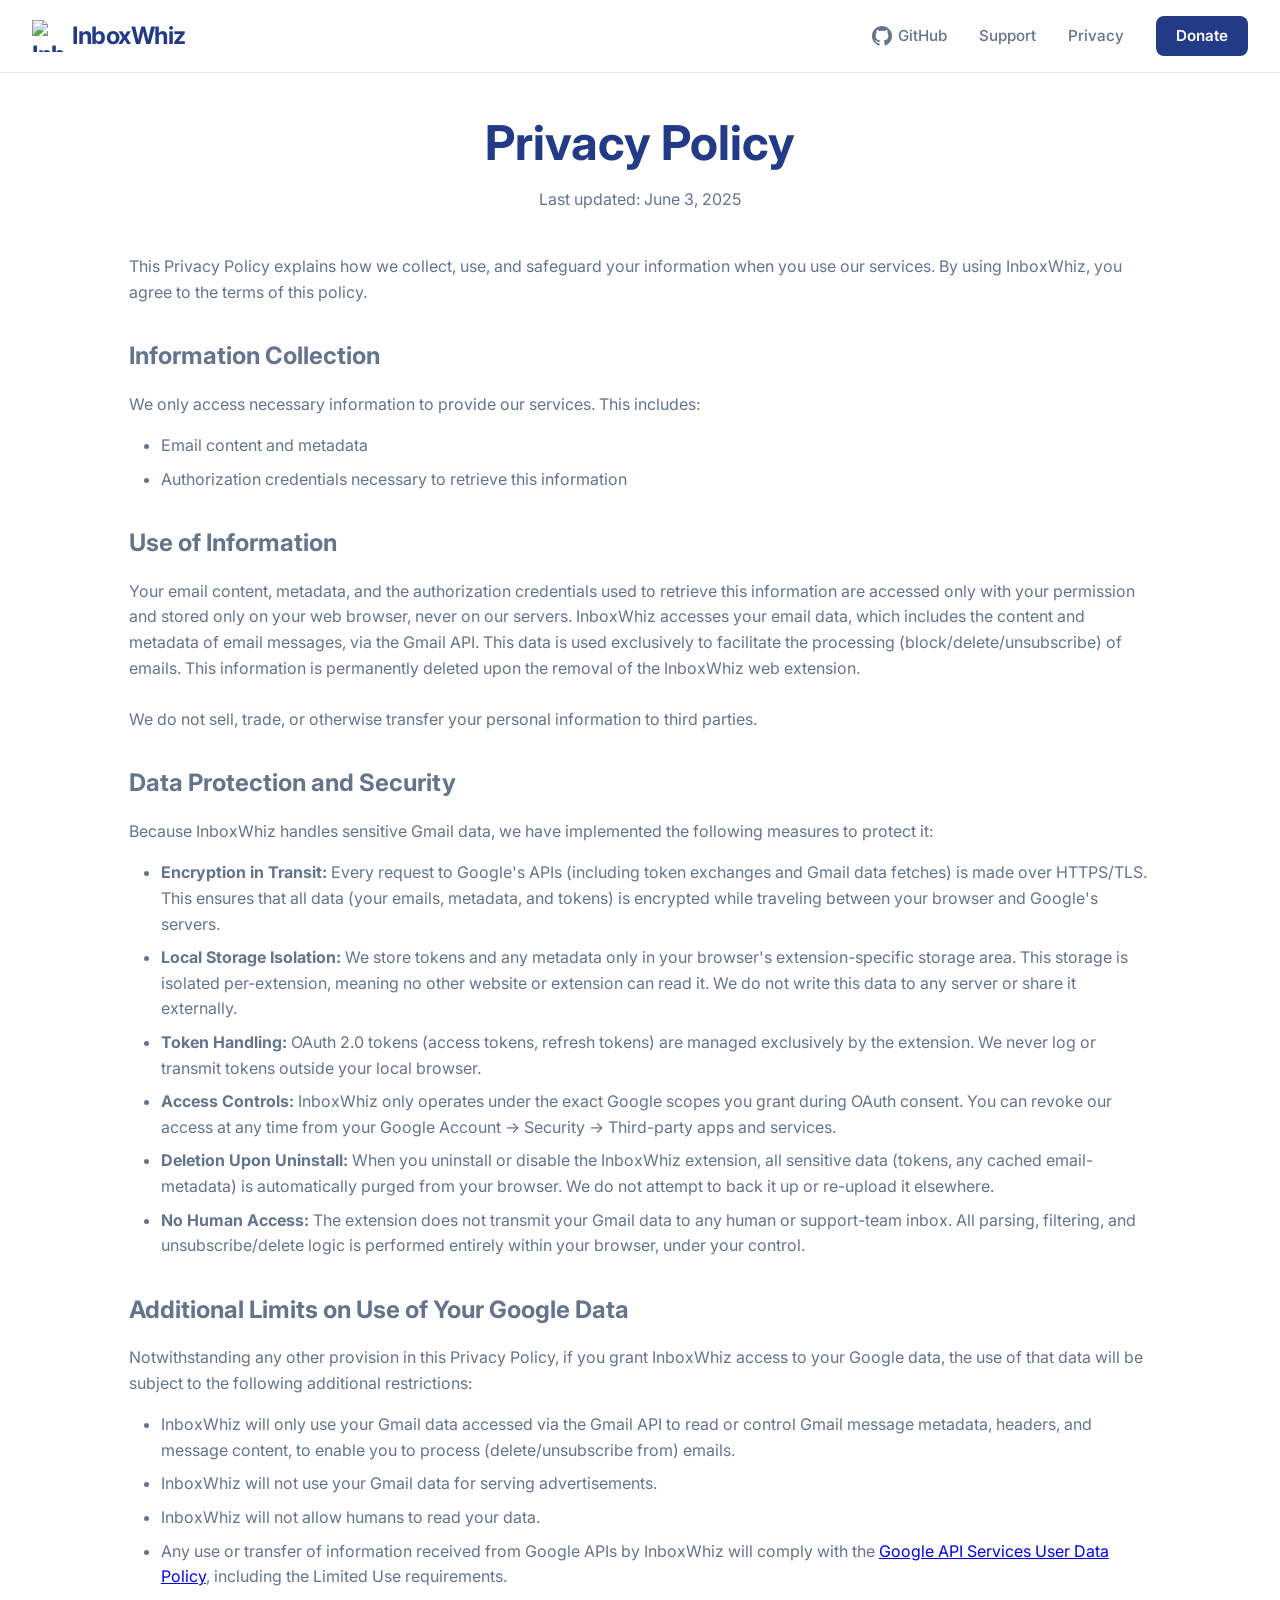
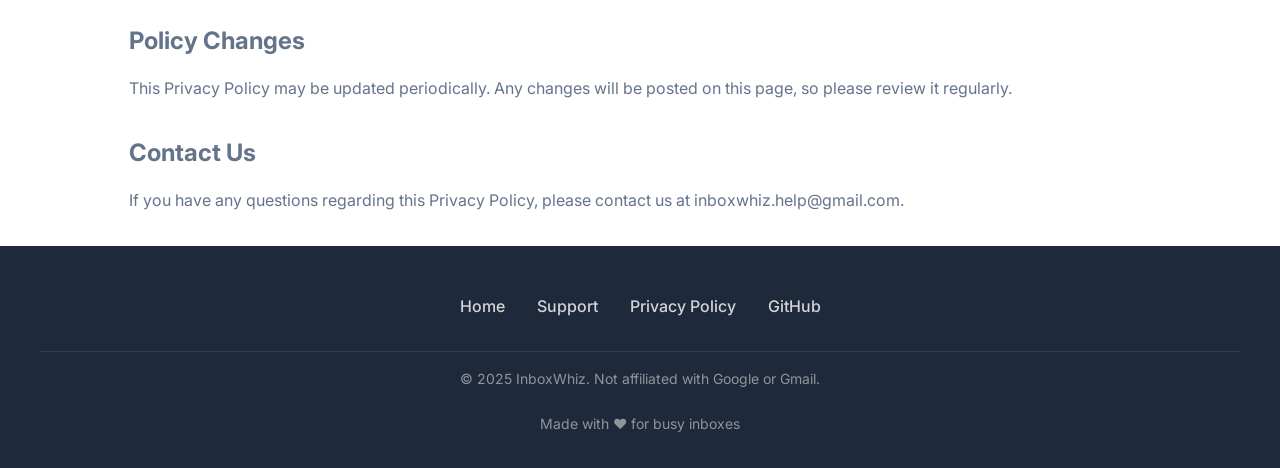
==== privacy.html @ dc6fa86a "Redesigned website, added open-source" ====
<!DOCTYPE html>
<html lang="en">

<head>
    <meta charset="UTF-8">
    <meta name="viewport" content="width=device-width,initial-scale=1.0">
    <title>InboxWhiz | Privacy Policy</title>
    <link href="https://fonts.googleapis.com/css2?family=Inter:wght@400;500;600;700&display=swap" rel="stylesheet">
    <link href="https://fonts.cdnfonts.com/css/kg-always-a-good-time" rel="stylesheet">
    <link rel="stylesheet" href="styles.css">
    <link rel="icon" href="favicon.ico" type="image/x-icon">
</head>

<body>
    <!-- Navigation -->
    <nav class="top-nav">
        <div class="nav-container">
            <a href="/" class="nav-logo">
                <img src="/logo.svg" alt="InboxWhiz Logo" class="logo-icon">
                InboxWhiz
            </a>
            <button class="nav-toggle" aria-label="Toggle navigation">
                <span class="hamburger"></span>
            </button>
            <div class="nav-links">
                <a href="https://github.com/InboxWhiz/gmail-declutter-extension" target="_blank" rel="noopener"
                    class="nav-link">
                    <svg width="20" height="20" viewBox="0 0 24 24" fill="currentColor">
                        <path
                            d="M12 0c-6.626 0-12 5.373-12 12 0 5.302 3.438 9.8 8.207 11.387.599.111.793-.261.793-.577v-2.234c-3.338.726-4.033-1.416-4.033-1.416-.546-1.387-1.333-1.756-1.333-1.756-1.089-.745.083-.729.083-.729 1.205.084 1.839 1.237 1.839 1.237 1.07 1.834 2.807 1.304 3.492.997.107-.775.418-1.305.762-1.604-2.665-.305-5.467-1.334-5.467-5.931 0-1.311.469-2.381 1.236-3.221-.124-.303-.535-1.524.117-3.176 0 0 1.008-.322 3.301 1.23.957-.266 1.983-.399 3.003-.404 1.02.005 2.047.138 3.006.404 2.291-1.552 3.297-1.23 3.297-1.23.653 1.653.242 2.874.118 3.176.77.84 1.235 1.911 1.235 3.221 0 4.609-2.807 5.624-5.479 5.921.43.372.823 1.102.823 2.222v3.293c0 .319.192.694.801.576 4.765-1.589 8.199-6.086 8.199-11.386 0-6.627-5.373-12-12-12z" />
                    </svg>
                    GitHub
                </a>
                <a href="/support.html" class="nav-link">Support</a>
                <a href="/privacy.html" class="nav-link">Privacy</a>
                <a href="https://buymeacoffee.com/inboxwhiz" target="_blank" rel="noopener" class="nav-donate-btn">
                    Donate
                </a>
            </div>
        </div>
    </nav>

    <main>
        <section class="privacy-policy">
            <h1>Privacy Policy</h1>
            <p class="last-updated">
                Last updated: June 3, 2025
            </p>
            <br>
            <p>
                This Privacy Policy explains how we collect, use, and safeguard your information when you use our
                services.
                By using InboxWhiz, you agree to the terms of this policy.
            </p>
            <h2>Information Collection</h2>
            <p>
                We only access necessary information to provide our services. This includes:
            <ul>
                <li>Email content and metadata</li>
                <li>Authorization credentials necessary to retrieve this information</li>
            </ul>
            </p>
            <h2>Use of Information</h2>
            <p>
                Your email content, metadata, and the authorization credentials used to retrieve this information
                are accessed only with your permission and stored only on your web browser, never on our servers.
                InboxWhiz accesses your email data, which includes the content and metadata of email
                messages, via the Gmail API. This data is used exclusively to facilitate the processing
                (block/delete/unsubscribe) of emails. This information is permanently deleted upon the removal of the
                InboxWhiz web extension.
                <br /><br />
                We do not sell, trade, or otherwise transfer your personal information to third parties.
            </p>
            <h2>Data Protection and Security</h2>

            <p>
                Because InboxWhiz handles sensitive Gmail data, we have implemented the following measures to protect
                it:
            </p>
            <ul>
                <li><strong>Encryption in Transit:</strong> Every request to Google's APIs (including token exchanges
                    and
                    Gmail data fetches) is made over HTTPS/TLS. This ensures that all data (your emails, metadata, and
                    tokens) is encrypted while traveling between your browser and Google's servers.</li>
                <li><strong>Local Storage Isolation:</strong> We store tokens and any metadata only in your
                    browser's extension-specific storage area. This storage is isolated per-extension, meaning no other
                    website or extension can read it. We do not write this data to any server or share it externally.
                </li>
                <li><strong>Token Handling:</strong> OAuth 2.0 tokens (access tokens, refresh tokens) are managed
                    exclusively by the extension. We never log or transmit tokens outside your local browser.</li>
                <li><strong>Access Controls:</strong> InboxWhiz only operates under the exact Google scopes you grant
                    during
                    OAuth consent. You can revoke our access at any time from your Google Account → Security →
                    Third-party apps and services.</li>
                <li><strong>Deletion Upon Uninstall:</strong> When you uninstall or disable the InboxWhiz extension, all
                    sensitive data (tokens, any cached email-metadata) is automatically purged from your browser. We do
                    not
                    attempt to back it up or re-upload it elsewhere.</li>
                <li><strong>No Human Access:</strong> The extension does not transmit your Gmail data to any human or
                    support-team inbox. All parsing, filtering, and unsubscribe/delete logic is performed entirely
                    within
                    your browser, under your control.</li>
            </ul>

            <h2>Additional Limits on Use of Your Google Data</h2>
            <p>
                Notwithstanding any other provision in this Privacy Policy, if you grant InboxWhiz access to your Google
                data,
                the use of that data will be subject to the following additional restrictions:

            <ul>
                <li>InboxWhiz will only use your Gmail data accessed via the Gmail API to read or control Gmail message
                    metadata, headers, and message content, to enable you to process
                    (delete/unsubscribe from) emails.</li>
                <li>InboxWhiz will not use your Gmail data for serving advertisements.</li>
                <li>InboxWhiz will not allow humans to read your data.</li>
                <li>Any use or transfer of information received from Google APIs by InboxWhiz will comply with the <a
                        href="https://developers.google.com/terms/api-services-user-data-policy" target="_blank"
                        rel="noopener noreferrer">Google API Services User Data Policy</a>, including the Limited Use
                    requirements.</li>
            </ul>
            </p>
            <h2>Policy Changes</h2>
            <p>
                This Privacy Policy may be updated periodically. Any changes will be posted on this page, so please
                review it regularly.
            </p>
            <h2>Contact Us</h2>
            <p>
                If you have any questions regarding this Privacy Policy, please contact us at inboxwhiz.help@gmail.com.
            </p>
        </section>
    </main>

    <!-- Footer -->
    <footer class="footer">
        <div class="footer-content">
            <div class="footer-links">
                <a href="/">Home</a>
                <a href="/support.html">Support</a>
                <a href="/privacy.html">Privacy Policy</a>
                <a href="https://github.com/InboxWhiz/gmail-declutter-extension" target="_blank"
                    rel="noopener">GitHub</a>
            </div>
            <div class="footer-copyright">
                &copy; 2025 InboxWhiz. Not affiliated with Google or Gmail.
                <br><br>
                Made with ❤️ for busy inboxes
            </div>
        </div>
    </footer>

    <script>
        // Mobile menu toggle
        const navToggle = document.querySelector('.nav-toggle');
        const navLinks = document.querySelector('.nav-links');

        navToggle.addEventListener('click', function () {
            navToggle.classList.toggle('active');
            navLinks.classList.toggle('active');
        });

        // Close menu when clicking a link
        document.querySelectorAll('.nav-link, .nav-donate-btn').forEach(link => {
            link.addEventListener('click', function () {
                navToggle.classList.remove('active');
                navLinks.classList.remove('active');
            });
        });
    </script>
</body>

</html>
---- styles.css ----
:root {
    --primary: #233b86;
    --primary-dark: #1a2d66;
    --primary-light: #3d5aa8;
    --secondary: #4a69c7;
    --accent: #5b7fd9;
    --bg: #ffffff;
    --bg-alt: #f7f9fb;
    --text: #1e293b;
    --text-muted: #64748b;
    --border: #e2e8f0;
    --shadow-sm: 0 1px 2px 0 rgba(0, 0, 0, 0.05);
    --shadow: 0 4px 6px -1px rgba(0, 0, 0, 0.1);
    --shadow-lg: 0 10px 15px -3px rgba(0, 0, 0, 0.1);
    --shadow-xl: 0 20px 25px -5px rgba(0, 0, 0, 0.1);
    --radius: 16px;
    --radius-sm: 8px;
}

* {
    box-sizing: border-box;
    margin: 0;
    padding: 0;
}

body {
    font-family: 'Inter', -apple-system, BlinkMacSystemFont, 'Segoe UI', sans-serif;
    background: var(--bg);
    color: var(--text);
    line-height: 1.6;
    -webkit-font-smoothing: antialiased;
    -moz-osx-font-smoothing: grayscale;
}

/* Navigation */
.top-nav {
    background: rgba(255, 255, 255, 0.8);
    backdrop-filter: blur(12px);
    border-bottom: 1px solid var(--border);
    position: sticky;
    top: 0;
    z-index: 100;
}

.nav-container {
    max-width: 1600px;
    margin: 0 auto;
    padding: 1rem 2rem;
    display: flex;
    justify-content: space-between;
    align-items: center;
}

.nav-logo {
    font-size: 1.5rem;
    font-weight: 700;
    color: var(--primary);
    letter-spacing: -0.5px;
    display: flex;
    align-items: center;
    gap: 0.5rem;
    text-decoration: none;
}

.logo-icon {
    height: 32px;
    width: 32px;
}

.nav-links {
    display: flex;
    gap: 2rem;
    align-items: center;
}

.nav-link {
    color: var(--text-muted);
    text-decoration: none;
    font-weight: 500;
    font-size: 0.95rem;
    transition: color 0.2s ease;
    display: flex;
    align-items: center;
    gap: 0.4rem;
}

.nav-link:hover {
    color: var(--primary);
}

.nav-donate-btn {
    display: inline-flex;
    align-items: center;
    justify-content: center;
    background: var(--primary);
    color: white;
    padding: 0.5rem 1.25rem;
    border-radius: var(--radius-sm);
    text-decoration: none;
    font-weight: 600;
    font-size: 0.95rem;
    transition: all 0.3s ease;
}

.nav-donate-btn:hover {
    background: var(--primary-dark);
    transform: translateY(-1px);
    box-shadow: var(--shadow);
}

.nav-toggle {
    display: none;
    background: none;
    border: none;
    cursor: pointer;
    padding: 0.5rem;
    z-index: 101;
    width: 40px;
    height: 40px;
    position: relative;
}

.hamburger {
    display: block;
    width: 24px;
    height: 2px;
    background: var(--primary);
    position: absolute;
    top: 50%;
    left: 50%;
    transform: translate(-50%, -50%);
    transition: background 0.3s ease;
    border-radius: 2px;
}

.hamburger::before,
.hamburger::after {
    content: '';
    position: absolute;
    width: 24px;
    height: 2px;
    background: var(--primary);
    transition: all 0.3s ease;
    left: 0;
    border-radius: 2px;
}

.hamburger::before {
    top: -7px;
}

.hamburger::after {
    top: 7px;
}

.nav-toggle.active .hamburger {
    background: transparent;
}

.nav-toggle.active .hamburger::before {
    transform: rotate(45deg);
    top: 0;
}

.nav-toggle.active .hamburger::after {
    transform: rotate(-45deg);
    top: 0;
}

/* Hero Section */
.hero {
    background: linear-gradient(135deg, #233b86 0%, #4a69c7 100%);
    padding: 5rem 2rem;
    text-align: center;
    position: relative;
    overflow: hidden;
}

.hero::before {
    content: '';
    position: absolute;
    top: 0;
    left: 0;
    right: 0;
    bottom: 0;
    background: url('data:image/svg+xml,<svg width="60" height="60" viewBox="0 0 60 60" xmlns="http://www.w3.org/2000/svg"><g fill="none" fill-rule="evenodd"><g fill="%23ffffff" fill-opacity="0.05"><path d="M36 34v-4h-2v4h-4v2h4v4h2v-4h4v-2h-4zm0-30V0h-2v4h-4v2h4v4h2V6h4V4h-4zM6 34v-4H4v4H0v2h4v4h2v-4h4v-2H6zM6 4V0H4v4H0v2h4v4h2V6h4V4H6z"/></g></g></svg>');
    opacity: 0.3;
}

.hero-content {
    max-width: 700px;
    margin: 0 auto;
    position: relative;
    z-index: 1;
}

.badge {
    display: inline-flex;
    align-items: center;
    gap: 0.5rem;
    background: rgba(255, 255, 255, 0.2);
    backdrop-filter: blur(10px);
    color: white;
    padding: 0.5rem 1rem;
    border-radius: 50px;
    font-size: 0.875rem;
    font-weight: 500;
    margin-bottom: 2rem;
    border: 1px solid rgba(255, 255, 255, 0.3);
}

.hero-title {
    font-size: 3.5rem;
    font-weight: 700;
    color: white;
    line-height: 1.1;
    margin-bottom: 1.5rem;
    letter-spacing: -1.5px;
}

.hero-subtitle {
    font-size: 1.25rem;
    color: rgba(255, 255, 255, 0.9);
    margin-bottom: 2rem;
    max-width: 700px;
    margin-left: auto;
    margin-right: auto;
}

.hero-cta {
    display: flex;
    gap: 1rem;
    justify-content: center;
    align-items: center;
    flex-wrap: wrap;
    margin-bottom: 2rem;
}

.hero-support {
    display: flex;
    justify-content: center;
    margin-bottom: 2rem;
}

.coffee-link {
    display: inline-block;
    transition: transform 0.3s ease;
}

.coffee-link:hover {
    transform: translateY(-3px);
}

.coffee-image {
    height: 50px;
    display: block;
}

.cta-primary {
    background: white;
    color: var(--primary);
    border: none;
    border-radius: var(--radius);
    padding: 0 2rem;
    height: 60px;
    font-size: 1.1rem;
    font-weight: 600;
    cursor: pointer;
    transition: all 0.3s ease;
    box-shadow: var(--shadow-lg);
    display: flex;
    align-items: center;
    justify-content: center;
    font-family: inherit;
}

.cta-primary:hover {
    transform: translateY(-2px);
    box-shadow: var(--shadow-xl);
}

.cta-secondary {
    background: rgba(255, 255, 255, 0.1);
    backdrop-filter: blur(10px);
    color: white;
    border: 2px solid rgba(255, 255, 255, 0.3);
    border-radius: var(--radius);
    height: 60px;
    font-size: 1.1rem;
    font-weight: 600;
    cursor: pointer;
    transition: all 0.3s ease;
    text-decoration: none;
    display: inline-flex;
    align-items: center;
    justify-content: center;
}

.cta-secondary:hover {
    background: rgba(255, 255, 255, 0.2);
    border-color: rgba(255, 255, 255, 0.5);
    transform: translateY(-2px);
}

.cta-coffee {
    display: inline-flex;
    align-items: center;
    justify-content: center;
    gap: 0.5rem;
    font-family: 'KG Always A Good Time', cursive;
    font-size: 1.2rem;
    font-weight: 400;
    letter-spacing: 0.5px;
    padding: 0 2rem 0 1.5rem;
}

.cta-coffee-icon {
    height: 32px;
    width: 32px;
}

.hero-stats {
    display: flex;
    gap: 3rem;
    justify-content: center;
    flex-wrap: wrap;
}

.stat {
    text-align: center;
}

.stat-value {
    font-size: 2rem;
    font-weight: 700;
    color: white;
    margin-bottom: 0.25rem;
}

.stat-label {
    font-size: 0.875rem;
    color: rgba(255, 255, 255, 0.8);
    text-transform: uppercase;
    letter-spacing: 0.5px;
}

/* Main Content */
main {
    max-width: 1200px;
    margin: 0 auto;
    padding: 0 2rem;
}

/* Features Section */
.features-section {
    padding: 5rem 0;
}

.section-header {
    text-align: center;
    margin-bottom: 4rem;
}

.section-title {
    font-size: 2.5rem;
    font-weight: 700;
    color: var(--text);
    margin-bottom: 1rem;
    letter-spacing: -1px;
}

.section-subtitle {
    font-size: 1.25rem;
    color: var(--text-muted);
}

.features-grid {
    display: grid;
    grid-template-columns: repeat(auto-fit, minmax(300px, 1fr));
    gap: 2rem;
}

.feature-card {
    background: white;
    border: 1px solid var(--border);
    border-radius: var(--radius);
    padding: 2rem;
    transition: all 0.3s ease;
}

.feature-card:hover {
    transform: translateY(-4px);
    box-shadow: var(--shadow-lg);
    border-color: var(--primary);
}

.feature-icon-wrapper {
    width: 64px;
    height: 64px;
    background: linear-gradient(135deg, #233b86 0%, #4a69c7 100%);
    border-radius: var(--radius-sm);
    display: flex;
    align-items: center;
    justify-content: center;
    margin-bottom: 1.5rem;
}

.feature-icon {
    font-size: 2rem;
}

.feature-icon-img {
    width: 32px;
    height: 32px;
}

.feature-title {
    font-size: 1.25rem;
    font-weight: 600;
    color: var(--text);
    margin-bottom: 0.75rem;
}

.feature-desc {
    color: var(--text-muted);
    font-size: 1rem;
    line-height: 1.6;
}

/* Community Section */
.community-section {
    background: var(--bg-alt);
    padding: 5rem 2rem;
    margin-top: 3rem;
    width: 100vw;
    position: relative;
    left: 50%;
    right: 50%;
    margin-left: -50vw;
    margin-right: -50vw;
    box-sizing: border-box;
}

.community-content {
    max-width: 800px;
    margin: 0 auto;
    text-align: center;
}

.community-title {
    font-size: 2.5rem;
    font-weight: 700;
    color: var(--text);
    margin-bottom: 1.5rem;
    letter-spacing: -1px;
}

.community-text {
    font-size: 1.25rem;
    color: var(--text-muted);
    margin-bottom: 2.5rem;
    line-height: 1.7;
}

.community-actions {
    display: flex;
    gap: 1rem;
    justify-content: center;
    flex-wrap: wrap;
}

.community-btn {
    display: inline-flex;
    align-items: center;
    gap: 0.5rem;
    padding: 1rem 2rem;
    border-radius: var(--radius);
    font-size: 1rem;
    font-weight: 600;
    text-decoration: none;
    transition: all 0.3s ease;
    border: 2px solid transparent;
}

.community-btn.primary {
    background: var(--primary);
    color: white;
}

.community-btn.primary:hover {
    background: var(--primary-dark);
    transform: translateY(-2px);
    box-shadow: var(--shadow-lg);
}

.community-btn.secondary {
    background: white;
    color: var(--text);
    border-color: var(--border);
}

.community-btn.secondary:hover {
    border-color: var(--primary);
    transform: translateY(-2px);
    box-shadow: var(--shadow);
}

.community-coffee {
    font-family: 'KG Always A Good Time', cursive;
    font-size: 1.2rem;
    font-weight: 400;
    letter-spacing: 0.5px;
}

.community-coffee-icon {
    height: 28px;
    width: 28px;
}

/* Footer */
.footer {
    background: var(--text);
    color: rgba(255, 255, 255, 0.8);
    padding: 3rem 2rem 2rem;
}

.footer-content {
    max-width: 1200px;
    margin: 0 auto;
    display: flex;
    flex-direction: column;
    gap: 2rem;
    align-items: center;
    text-align: center;
}

.footer-brand {
    display: flex;
    flex-direction: column;
    gap: 0.5rem;
}

.footer-logo {
    font-size: 1.5rem;
    font-weight: 700;
    color: white;
    letter-spacing: -0.5px;
    display: flex;
    align-items: center;
    gap: 0.5rem;
    justify-content: center;
}

.footer-logo-icon {
    height: 32px;
    width: 32px;
}

.footer-tagline {
    color: rgba(255, 255, 255, 0.6);
    font-size: 0.95rem;
}

.footer-links {
    display: flex;
    gap: 2rem;
    flex-wrap: wrap;
    justify-content: center;
}

.footer-links a {
    color: rgba(255, 255, 255, 0.8);
    text-decoration: none;
    font-weight: 500;
    transition: color 0.2s ease;
}

.footer-links a:hover {
    color: white;
}

.footer-copyright {
    color: rgba(255, 255, 255, 0.5);
    font-size: 0.875rem;
    padding-top: 1rem;
    border-top: 1px solid rgba(255, 255, 255, 0.1);
    width: 100%;
}

/* Privacy Page */
.privacy-policy {
    color: var(--text-muted);
    font-size: 0.9rem;
    margin-top: 1rem;
    margin: 2rem 5%;
    font-size: 1rem;
}

.privacy-policy h1 {
    color: var(--primary);
    font-size: 3rem;
    text-align: center;
    margin-bottom: 0.3rem;
}

.privacy-policy h2 {
    color: var(--text-muted);
    margin-top: 2rem;
    margin-bottom: 1rem;
}

.privacy-policy p {
    margin-bottom: 1rem;
}

.privacy-policy ul {
    margin-bottom: 1rem;
    margin-left: 2rem;
}

.privacy-policy li {
    margin-bottom: 0.5rem;
}

.last-updated {
    text-align: center;
    margin-bottom: 3rem;
    color: var(--text-muted);
}

/* Support Page */
.support-section {
    max-width: 600px;
    margin: 7rem auto;
    padding: 2rem;
    background: white;
    border: 1px solid var(--border);
    border-radius: var(--radius);
    box-shadow: var(--shadow);
}

.support-title {
    color: var(--primary);
    font-size: 2rem;
    margin-bottom: 1.5rem;
    text-align: center;
    font-weight: 700;
}

.support-section p {
    text-align: center;
    color: var(--text-muted);
    line-height: 1.7;
}

/* Responsive Design */
@media (max-width: 768px) {
    .nav-container {
        padding: 1rem;
    }

    .nav-toggle {
        display: block;
    }

    .nav-links {
        position: fixed;
        top: 65px;
        right: -100%;
        width: 200px;
        background: white;
        flex-direction: column;
        padding: 1.5rem;
        gap: 1.5rem;
        box-shadow: var(--shadow-lg);
        transition: right 0.3s ease;
        border-left: 1px solid var(--border);
        height: calc(100vh - 65px);
        overflow-y: auto;
    }

    .nav-links.active {
        right: 0;
    }

    .nav-link {
        font-size: 1rem;
        padding: 0.5rem 0;
    }

    .nav-donate-btn {
        width: 100%;
        justify-content: center;
    }

    .hero {
        padding: 3rem 1rem;
    }

    .hero-title {
        font-size: 2.5rem;
    }

    .hero-subtitle {
        font-size: 1.1rem;
    }

    .hero-cta {
        flex-direction: column;
        gap: 0.75rem;
    }

    .cta-primary,
    .cta-secondary {
        width: 100%;
        justify-content: center;
    }

    .hero-stats {
        gap: 2rem;
    }

    .section-title {
        font-size: 2rem;
    }

    .section-subtitle {
        font-size: 1.1rem;
    }

    .features-grid {
        grid-template-columns: 1fr;
    }

    .community-title {
        font-size: 2rem;
    }

    .community-text {
        font-size: 1.1rem;
    }

    .community-actions {
        flex-direction: column;
    }

    .community-btn {
        width: 100%;
        justify-content: center;
    }

    main {
        padding: 0 1rem;
    }
}
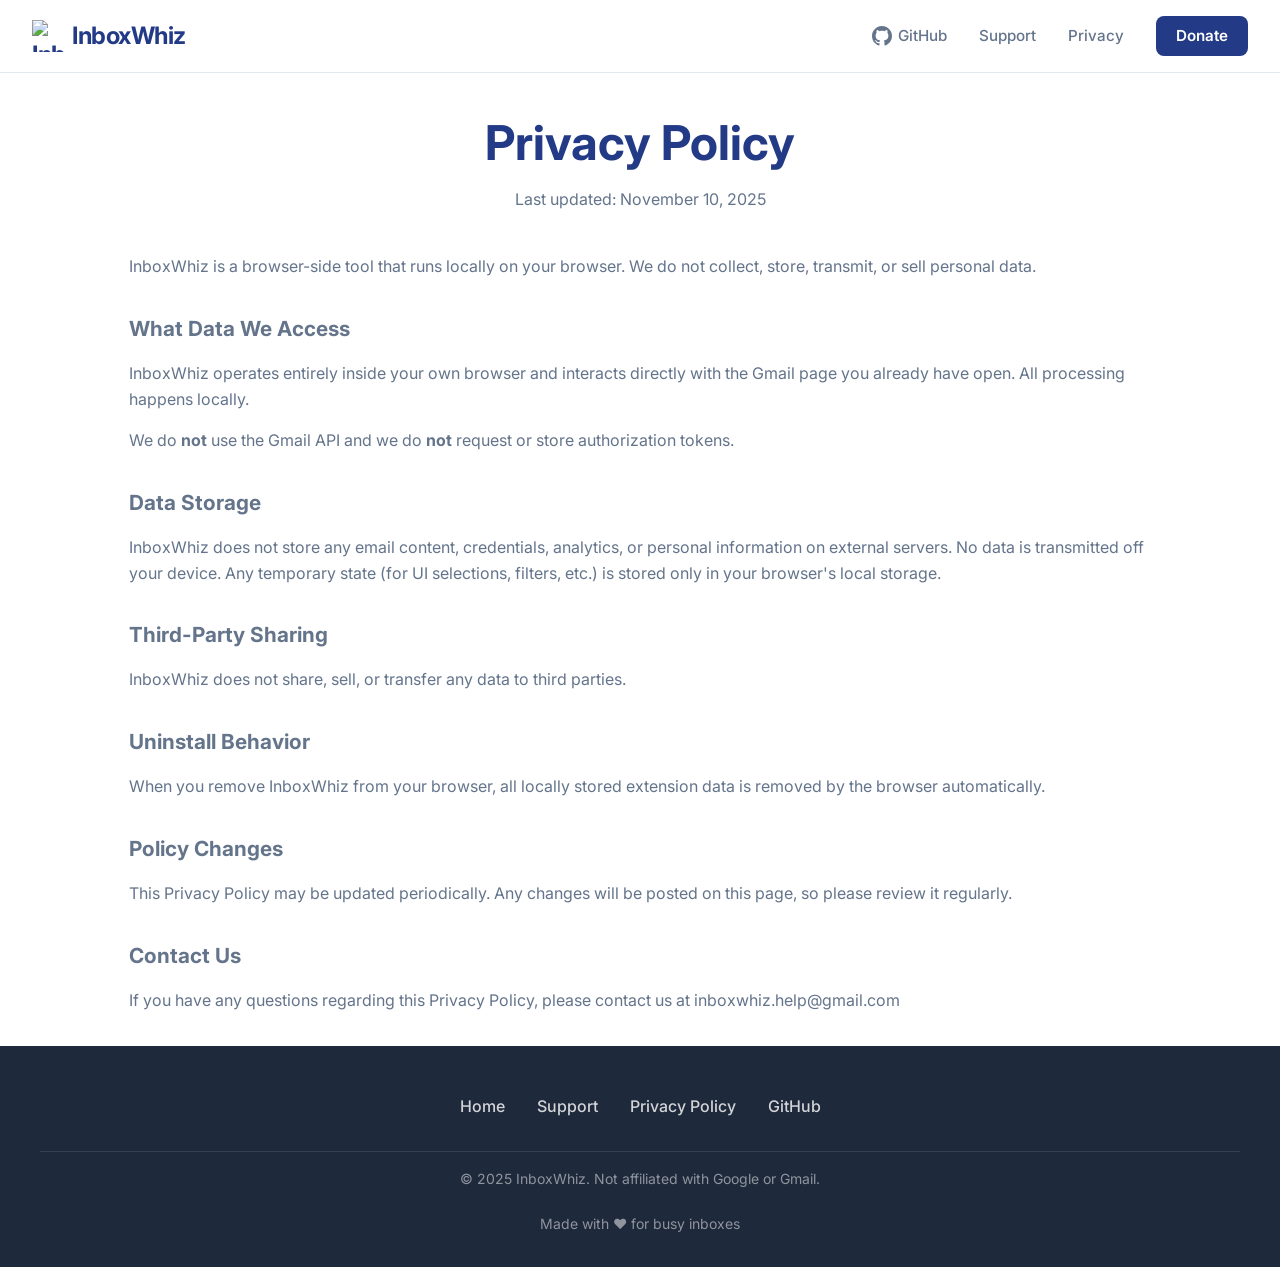
==== commit 20bb0670: "Updated privacy policy" ====
--- a/privacy.html
+++ b/privacy.html
@@ -44,82 +44,42 @@
         <section class="privacy-policy">
             <h1>Privacy Policy</h1>
             <p class="last-updated">
-                Last updated: June 3, 2025
+                Last updated: November 10, 2025
             </p>
             <br>
             <p>
-                This Privacy Policy explains how we collect, use, and safeguard your information when you use our
-                services.
-                By using InboxWhiz, you agree to the terms of this policy.
+                InboxWhiz is a browser-side tool that runs locally on your browser. We do not collect, store, transmit,
+                or sell personal data.
             </p>
-            <h2>Information Collection</h2>
+
+            <h2>What Data We Access</h2>
             <p>
-                We only access necessary information to provide our services. This includes:
-            <ul>
-                <li>Email content and metadata</li>
-                <li>Authorization credentials necessary to retrieve this information</li>
-            </ul>
+                InboxWhiz operates entirely inside your own browser and interacts directly with the Gmail page you
+                already have open. All processing happens locally.
             </p>
-            <h2>Use of Information</h2>
             <p>
-                Your email content, metadata, and the authorization credentials used to retrieve this information
-                are accessed only with your permission and stored only on your web browser, never on our servers.
-                InboxWhiz accesses your email data, which includes the content and metadata of email
-                messages, via the Gmail API. This data is used exclusively to facilitate the processing
-                (block/delete/unsubscribe) of emails. This information is permanently deleted upon the removal of the
-                InboxWhiz web extension.
-                <br /><br />
-                We do not sell, trade, or otherwise transfer your personal information to third parties.
+                We do <strong>not</strong> use the Gmail API and we do <strong>not</strong> request or store
+                authorization tokens.
             </p>
-            <h2>Data Protection and Security</h2>
 
+            <h2>Data Storage</h2>
             <p>
-                Because InboxWhiz handles sensitive Gmail data, we have implemented the following measures to protect
-                it:
+                InboxWhiz does not store any email content, credentials, analytics, or personal information on external
+                servers. No data is transmitted off your device. Any temporary state (for UI selections, filters, etc.)
+                is stored only in your browser's local storage.
             </p>
-            <ul>
-                <li><strong>Encryption in Transit:</strong> Every request to Google's APIs (including token exchanges
-                    and
-                    Gmail data fetches) is made over HTTPS/TLS. This ensures that all data (your emails, metadata, and
-                    tokens) is encrypted while traveling between your browser and Google's servers.</li>
-                <li><strong>Local Storage Isolation:</strong> We store tokens and any metadata only in your
-                    browser's extension-specific storage area. This storage is isolated per-extension, meaning no other
-                    website or extension can read it. We do not write this data to any server or share it externally.
-                </li>
-                <li><strong>Token Handling:</strong> OAuth 2.0 tokens (access tokens, refresh tokens) are managed
-                    exclusively by the extension. We never log or transmit tokens outside your local browser.</li>
-                <li><strong>Access Controls:</strong> InboxWhiz only operates under the exact Google scopes you grant
-                    during
-                    OAuth consent. You can revoke our access at any time from your Google Account → Security →
-                    Third-party apps and services.</li>
-                <li><strong>Deletion Upon Uninstall:</strong> When you uninstall or disable the InboxWhiz extension, all
-                    sensitive data (tokens, any cached email-metadata) is automatically purged from your browser. We do
-                    not
-                    attempt to back it up or re-upload it elsewhere.</li>
-                <li><strong>No Human Access:</strong> The extension does not transmit your Gmail data to any human or
-                    support-team inbox. All parsing, filtering, and unsubscribe/delete logic is performed entirely
-                    within
-                    your browser, under your control.</li>
-            </ul>
 
-            <h2>Additional Limits on Use of Your Google Data</h2>
+            <h2>Third-Party Sharing</h2>
             <p>
-                Notwithstanding any other provision in this Privacy Policy, if you grant InboxWhiz access to your Google
-                data,
-                the use of that data will be subject to the following additional restrictions:
+                InboxWhiz does not share, sell, or transfer any data to third parties.
+            </p>
 
-            <ul>
-                <li>InboxWhiz will only use your Gmail data accessed via the Gmail API to read or control Gmail message
-                    metadata, headers, and message content, to enable you to process
-                    (delete/unsubscribe from) emails.</li>
-                <li>InboxWhiz will not use your Gmail data for serving advertisements.</li>
-                <li>InboxWhiz will not allow humans to read your data.</li>
-                <li>Any use or transfer of information received from Google APIs by InboxWhiz will comply with the <a
-                        href="https://developers.google.com/terms/api-services-user-data-policy" target="_blank"
-                        rel="noopener noreferrer">Google API Services User Data Policy</a>, including the Limited Use
-                    requirements.</li>
-            </ul>
+            <h2>Uninstall Behavior</h2>
+            <p>
+                When you remove InboxWhiz from your browser, all locally stored extension data is removed by the browser
+                automatically.
             </p>
+
             <h2>Policy Changes</h2>
             <p>
                 This Privacy Policy may be updated periodically. Any changes will be posted on this page, so please
@@ -127,7 +87,7 @@
             </p>
             <h2>Contact Us</h2>
             <p>
-                If you have any questions regarding this Privacy Policy, please contact us at inboxwhiz.help@gmail.com.
+                If you have any questions regarding this Privacy Policy, please contact us at inboxwhiz.help@gmail.com
             </p>
         </section>
     </main>
--- a/styles.css
+++ b/styles.css
@@ -605,6 +605,7 @@
 
 .privacy-policy h2 {
     color: var(--text-muted);
+    font-size: 1.3rem;
     margin-top: 2rem;
     margin-bottom: 1rem;
 }
